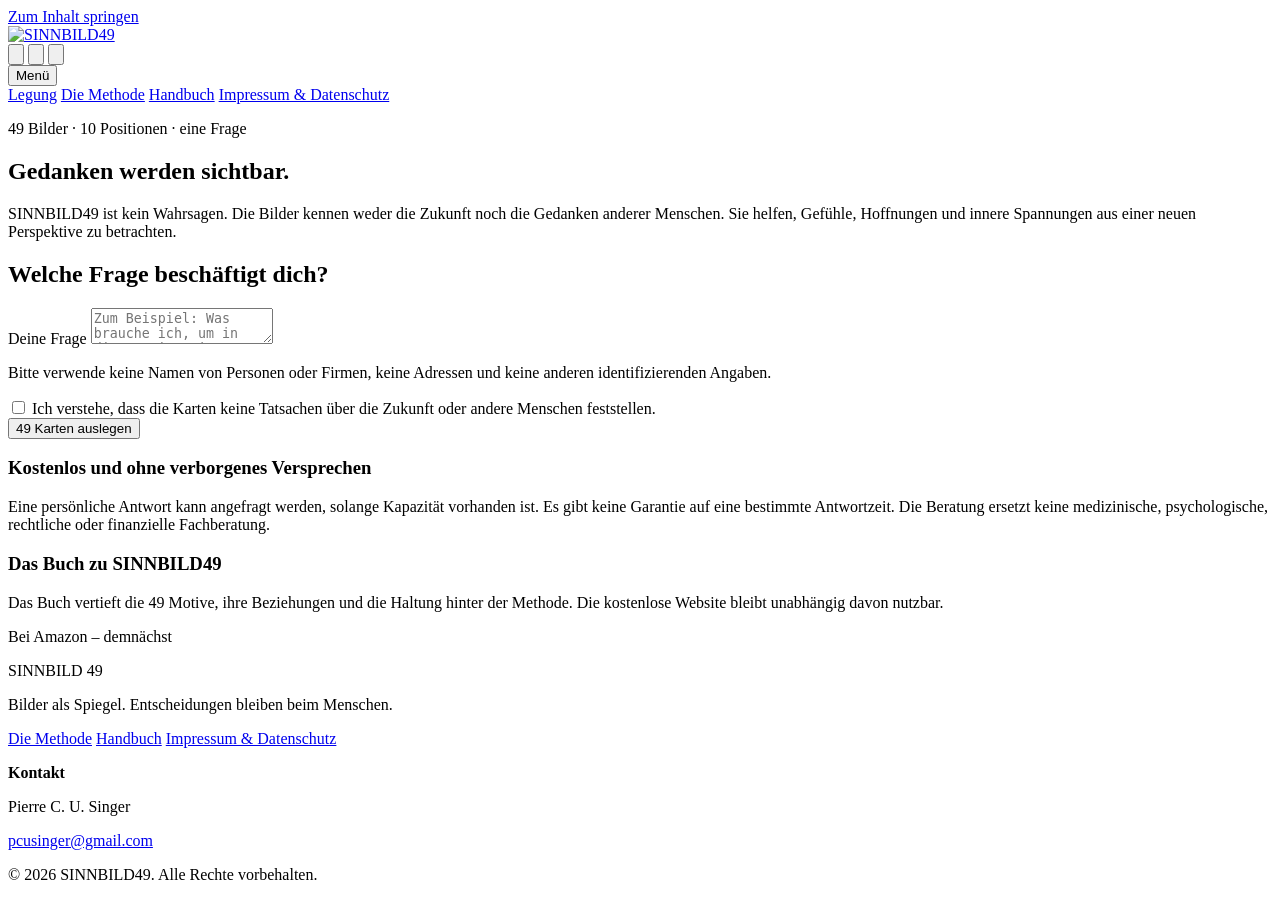
==== index.html @ d3688672 "Add files via upload" ====
<!doctype html>
<html lang="de-DE">
<head>
  <meta charset="utf-8">
  <meta name="viewport" content="width=device-width, initial-scale=1">
  <title>SINNBILD49 – Gedanken werden sichtbar</title>
  <meta name="description" content="Eine kostenlose, nicht-esoterische Kartenmethode zur Selbstreflexion: eine Frage, 49 Bilder und ein Legebild aus zehn Sinnbilds.">
  <meta name="theme-color" content="#071a2f">
  <meta property="og:title" content="SINNBILD49">
  <meta property="og:description" content="Bilder als Spiegel. Entscheidungen bleiben beim Menschen.">
  <meta property="og:type" content="website">
  <meta property="og:url" content="https://sinnbild49.com/">
  <meta property="og:image" content="https://sinnbild49.com/assets/logo/sinnbild49-logo.png">
  <link rel="canonical" href="https://sinnbild49.com/">
  <link rel="icon" href="assets/favicon.svg" type="image/svg+xml">
  <link rel="manifest" href="site.webmanifest">
  <link rel="stylesheet" href="css/styles.css">
  <script defer src="js/config.js"></script>
  <script defer src="js/cards.js"></script>
  <script defer src="js/i18n.js"></script>
  <script defer src="js/handbook-utils.js"></script>
  <script defer src="js/site.js"></script>
  <script defer src="js/reading.js"></script>
</head>
<body>
  <a class="skip-link" href="#main" data-i18n="skip">Zum Inhalt springen</a>

  <header class="masthead">
    <div class="brand-row">
      <a class="brand-link" href="index.html" aria-label="SINNBILD49 Startseite">
        <img src="assets/logo/sinnbild49-logo.png" alt="SINNBILD49">
      </a>
      <div class="language-switcher" aria-label="Language / Sprache / Langue">
        <button class="language-button" type="button" data-language="de" aria-label="Deutsch (Deutschland)" aria-pressed="true"><img src="assets/flags/de.svg" alt=""></button>
        <button class="language-button" type="button" data-language="en" aria-label="English (United States)" aria-pressed="false"><img src="assets/flags/us.svg" alt=""></button>
        <button class="language-button" type="button" data-language="fr" aria-label="Français (Québec)" aria-pressed="false"><img src="assets/flags/ca.svg" alt=""></button>
      </div>
    </div>
  </header>

  <div class="navigation-wrap">
    <div class="navigation-inner">
      <button class="menu-toggle" type="button" data-menu-toggle aria-expanded="false" aria-controls="main-navigation" data-i18n="menu">Menü</button>
      <nav class="navigation" id="main-navigation" data-navigation aria-label="Main navigation">
        <a href="index.html" aria-current="page" data-i18n="navReading">Legung</a>
        <a href="method.html" data-i18n="navMethod">Die Methode</a>
        <a href="handbook.html" data-i18n="navHandbook">Handbuch</a>
        <a href="legal.html" data-i18n="navLegal">Impressum &amp; Datenschutz</a>
      </nav>
    </div>
  </div>

  <main id="main">
    <section class="section hero">
      <div class="container container--narrow">
        <p class="eyebrow" data-i18n="heroEyebrow">49 Bilder · 10 Positionen · eine Frage</p>
        <h1 data-i18n="heroTitle">Gedanken werden sichtbar.</h1>
        <p class="lead" data-i18n="heroText">SINNBILD49 ist kein Wahrsagen. Die Bilder kennen weder die Zukunft noch die Gedanken anderer Menschen. Sie helfen, Gefühle, Hoffnungen und innere Spannungen aus einer neuen Perspektive zu betrachten.</p>
      </div>
    </section>

    <section class="section section--compact" id="question-section">
      <div class="container container--narrow">
        <form class="question-card" id="question-form" novalidate>
          <h2 data-i18n="questionTitle">Welche Frage beschäftigt dich?</h2>
          <label class="form-label" for="question-input" data-i18n="questionLabel">Deine Frage</label>
          <textarea class="question-input" id="question-input" maxlength="600" required data-i18n-placeholder="questionPlaceholder" placeholder="Zum Beispiel: Was brauche ich, um in dieser Situation klarer zu handeln?"></textarea>
          <p class="hint" data-i18n="privacyHint">Bitte verwende keine Namen von Personen oder Firmen, keine Adressen und keine anderen identifizierenden Angaben.</p>
          <label class="check-row" for="limits-check">
            <input id="limits-check" type="checkbox" required>
            <span data-i18n="consent">Ich verstehe, dass die Karten keine Tatsachen über die Zukunft oder andere Menschen feststellen.</span>
          </label>
          <div class="button-row">
            <button class="button" type="submit" data-i18n="begin">49 Karten auslegen</button>
          </div>
          <p class="form-message" id="form-message" role="alert" aria-live="polite"></p>
        </form>
      </div>
    </section>

    <section class="section section--navy" id="draw-section" hidden>
      <div class="container">
        <div class="draw-heading">
          <div>
            <h2 data-i18n="drawTitle">Wähle zehn Sinnbilds</h2>
            <p class="lead" data-i18n="drawText">Das Deck wurde einmal gemischt. Jede Position enthält nun eine feste Karte. Tippe auf zehn Karten – in genau dieser Reihenfolge werden sie später gedeutet.</p>
          </div>
          <div class="selection-counter" aria-live="polite">
            <span data-i18n="selected">Ausgewählt</span>
            <strong id="selection-count">0 / 10</strong>
          </div>
        </div>
        <div class="card-grid" id="card-grid" aria-live="polite"></div>
        <div class="button-row draw-actions">
          <button class="button button--secondary" id="undo-button" type="button" disabled data-i18n="undo">Letzte Auswahl zurücknehmen</button>
          <button class="button button--secondary" id="reset-button" type="button" data-i18n="reset">Neu beginnen</button>
        </div>
      </div>
    </section>

    <section class="section" id="result-section" hidden>
      <div class="container">
        <p class="eyebrow" data-i18n="resultEyebrow">Deine zehn Bilder</p>
        <h2 data-i18n="resultTitle">Das SINNBILD49-Legebild</h2>
        <p class="lead" data-i18n="resultText">Die Reihenfolge deiner Auswahl bestimmt die zehn Positionen. Die Legung ist ein Spiegel für deine Gedanken – keine Vorhersage.</p>
        <div class="reading-layout" id="reading-layout"></div>

        <div class="code-panel container--narrow">
          <h3 data-i18n="codeTitle">Frage und Code</h3>
          <p data-i18n="codeText">Kopiere diesen Block und sende ihn für eine kostenlose, anonymisierte Deutung per E-Mail. Auf der Website wird deine Frage nicht gespeichert oder automatisch versendet.</p>
          <textarea class="request-block" id="request-block" readonly aria-label="SINNBILD49 request"></textarea>
          <div class="button-row">
            <button class="button" id="copy-request-button" type="button" data-i18n="copyRequest">Anfrage kopieren</button>
            <button class="button button--secondary" id="email-button" type="button" data-i18n="openEmail">E-Mail öffnen</button>
            <button class="button button--secondary" id="copy-ai-button" type="button" data-i18n="copyAI">Für ChatGPT kopieren</button>
            <button class="button button--secondary" id="result-reset-button" type="button" data-i18n="reset">Neu beginnen</button>
          </div>
        </div>
      </div>
    </section>

    <section class="section section--paper-deep">
      <div class="container feature-grid">
        <article class="feature-card">
          <h3 data-i18n="freeTitle">Kostenlos und ohne verborgenes Versprechen</h3>
          <p data-i18n="freeText">Eine persönliche Antwort kann angefragt werden, solange Kapazität vorhanden ist. Es gibt keine Garantie auf eine bestimmte Antwortzeit. Die Beratung ersetzt keine medizinische, psychologische, rechtliche oder finanzielle Fachberatung.</p>
        </article>
        <article class="feature-card">
          <h3 data-i18n="bookTitle">Das Buch zu SINNBILD49</h3>
          <p data-i18n="bookText">Das Buch vertieft die 49 Motive, ihre Beziehungen und die Haltung hinter der Methode. Die kostenlose Website bleibt unabhängig davon nutzbar.</p>
          <a class="button is-disabled" data-amazon-link="auto" aria-disabled="true" data-i18n="comingSoon">Bei Amazon – demnächst</a>
        </article>
      </div>
    </section>
  </main>

  <footer class="site-footer">
    <div class="container footer-grid">
      <div>
        <p class="footer-mark">SINNBILD 49</p>
        <p data-i18n="footerClaim">Bilder als Spiegel. Entscheidungen bleiben beim Menschen.</p>
        <div class="footer-links">
          <a href="method.html" data-i18n="navMethod">Die Methode</a>
          <a href="handbook.html" data-i18n="navHandbook">Handbuch</a>
          <a href="legal.html" data-i18n="navLegal">Impressum &amp; Datenschutz</a>
        </div>
      </div>
      <div>
        <p><strong data-i18n="footerContact">Kontakt</strong></p>
        <p data-owner>Pierre C. U. Singer</p>
        <p><a data-email href="mailto:pcusinger@gmail.com">pcusinger@gmail.com</a></p>
        <p>© <span data-year>2026</span> SINNBILD49. <span data-i18n="footerRights">Alle Rechte vorbehalten.</span></p>
      </div>
    </div>
  </footer>

  <div class="toast" id="toast" role="status" aria-live="polite"></div>
</body>
</html>
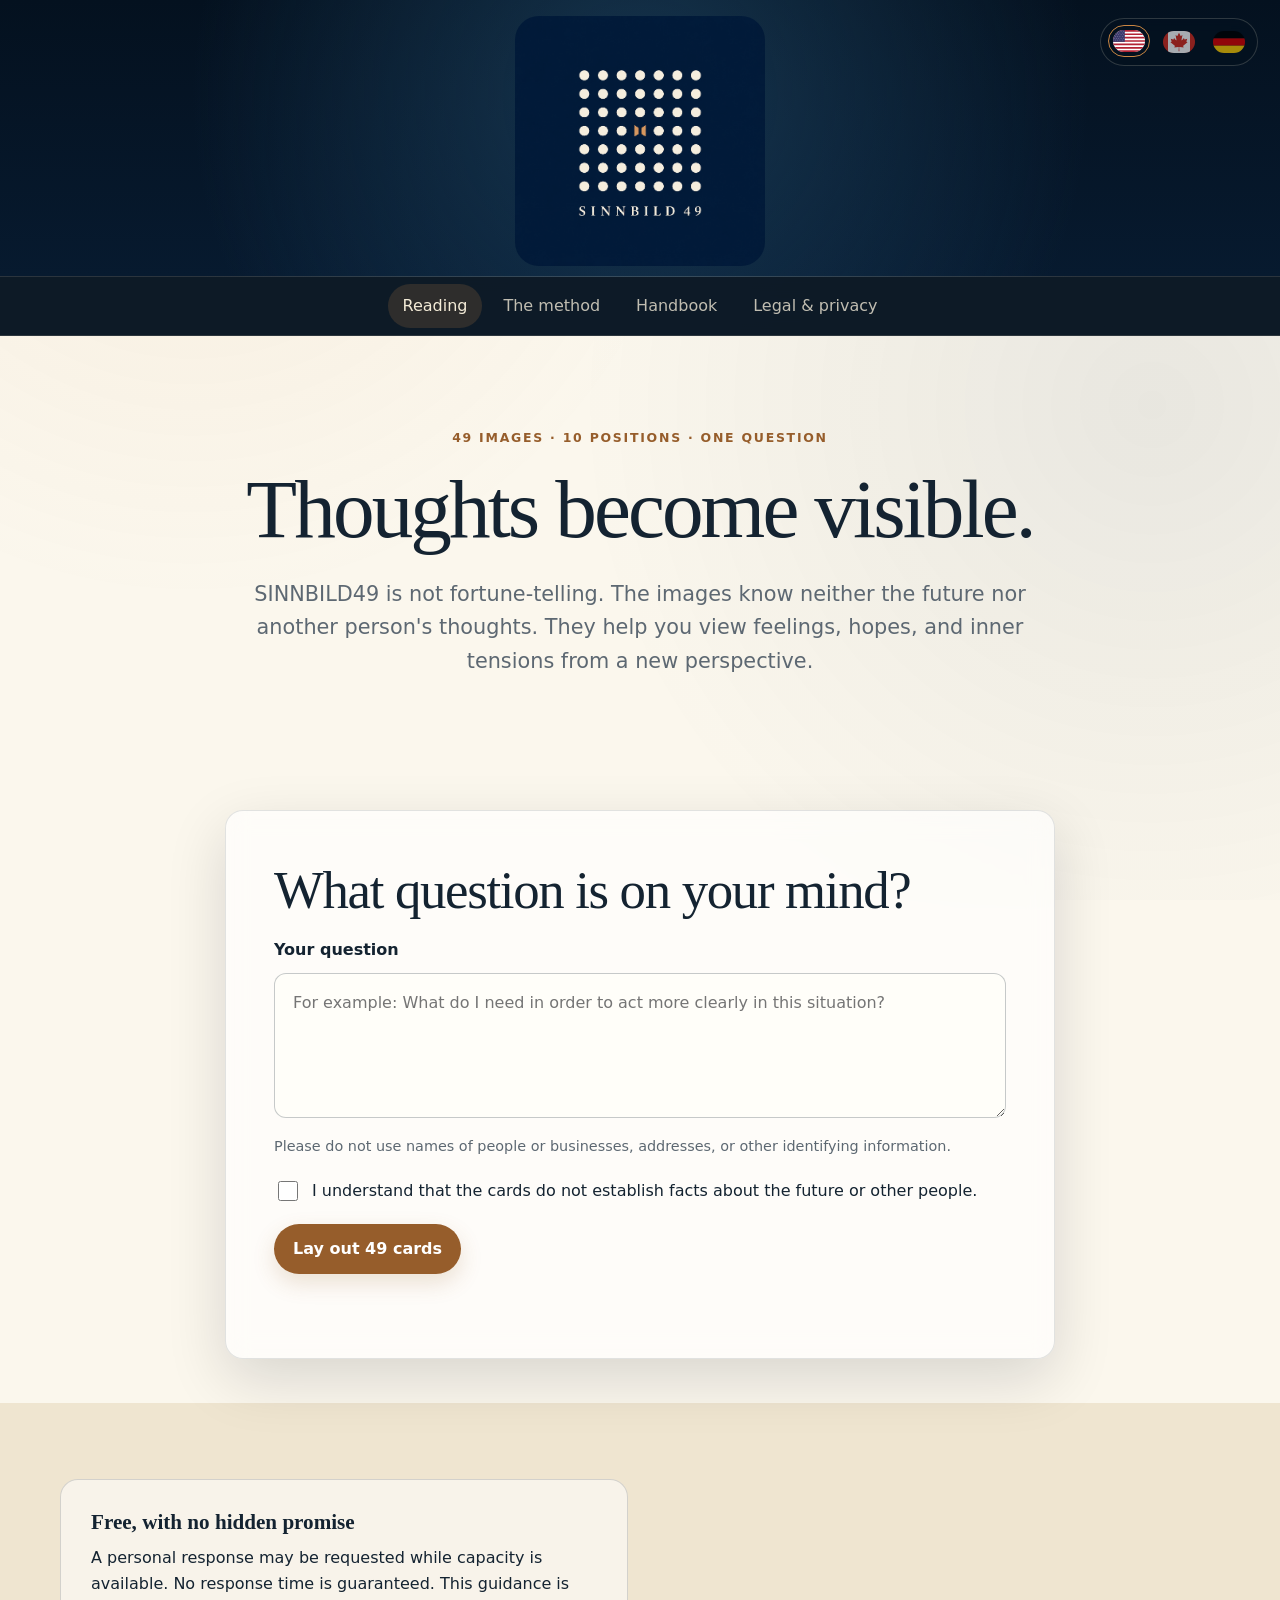
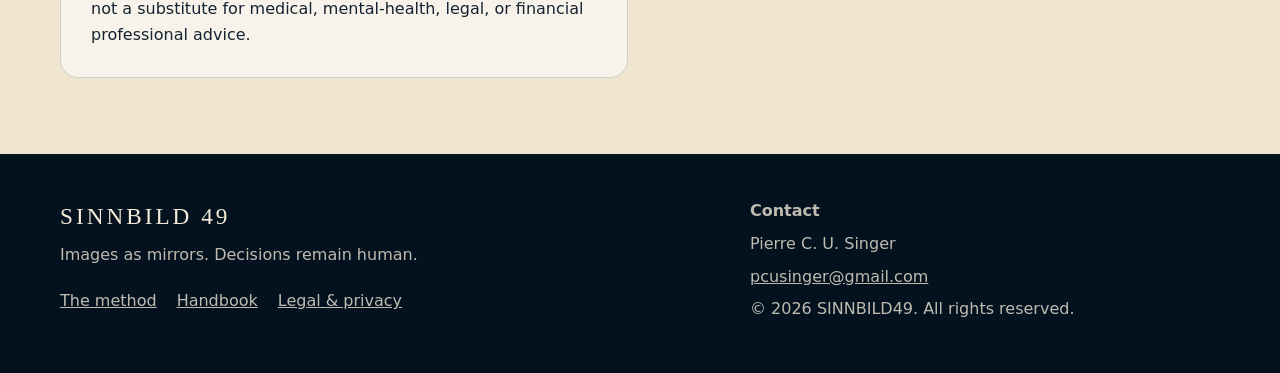
==== commit 1f39ec5b: "Add files via upload" ====
--- a/index.html
+++ b/index.html
@@ -1,51 +1,51 @@
 <!doctype html>
-<html lang="de-DE">
+<html lang="en-US">
 <head>
   <meta charset="utf-8">
   <meta name="viewport" content="width=device-width, initial-scale=1">
-  <title>SINNBILD49 – Gedanken werden sichtbar</title>
-  <meta name="description" content="Eine kostenlose, nicht-esoterische Kartenmethode zur Selbstreflexion: eine Frage, 49 Bilder und ein Legebild aus zehn Sinnbilds.">
+  <title>SINNBILD49 – Thoughts become visible</title>
+  <meta name="description" content="A free, non-esoteric card method for self-reflection: one question, 49 images, and a ten-position layout.">
   <meta name="theme-color" content="#071a2f">
   <meta property="og:title" content="SINNBILD49">
-  <meta property="og:description" content="Bilder als Spiegel. Entscheidungen bleiben beim Menschen.">
+  <meta property="og:description" content="Images as mirrors. Decisions remain human.">
   <meta property="og:type" content="website">
   <meta property="og:url" content="https://sinnbild49.com/">
   <meta property="og:image" content="https://sinnbild49.com/assets/logo/sinnbild49-logo.png">
   <link rel="canonical" href="https://sinnbild49.com/">
   <link rel="icon" href="assets/favicon.svg" type="image/svg+xml">
   <link rel="manifest" href="site.webmanifest">
-  <link rel="stylesheet" href="css/styles.css">
-  <script defer src="js/config.js"></script>
+  <link rel="stylesheet" href="css/styles.css?v=20260923-1">
+  <script defer src="js/config.js?v=20260923-1"></script>
   <script defer src="js/cards.js"></script>
-  <script defer src="js/i18n.js"></script>
+  <script defer src="js/i18n.js?v=20260923-1"></script>
   <script defer src="js/handbook-utils.js"></script>
-  <script defer src="js/site.js"></script>
+  <script defer src="js/site.js?v=20260923-1"></script>
   <script defer src="js/reading.js"></script>
 </head>
 <body>
-  <a class="skip-link" href="#main" data-i18n="skip">Zum Inhalt springen</a>
+  <a class="skip-link" href="#main" data-i18n="skip">Skip to content</a>
 
   <header class="masthead">
     <div class="brand-row">
-      <a class="brand-link" href="index.html" aria-label="SINNBILD49 Startseite">
+      <a class="brand-link" href="index.html" aria-label="SINNBILD49 home">
         <img src="assets/logo/sinnbild49-logo.png" alt="SINNBILD49">
       </a>
       <div class="language-switcher" aria-label="Language / Sprache / Langue">
-        <button class="language-button" type="button" data-language="de" aria-label="Deutsch (Deutschland)" aria-pressed="true"><img src="assets/flags/de.svg" alt=""></button>
-        <button class="language-button" type="button" data-language="en" aria-label="English (United States)" aria-pressed="false"><img src="assets/flags/us.svg" alt=""></button>
-        <button class="language-button" type="button" data-language="fr" aria-label="Français (Québec)" aria-pressed="false"><img src="assets/flags/ca.svg" alt=""></button>
+        <button class="language-button is-active" type="button" data-language="en" aria-label="English (United States)" aria-pressed="true"><img src="assets/flags/us.svg" alt=""></button>
+        <button class="language-button" type="button" data-language="fr" aria-label="Français (Canada)" aria-pressed="false"><img src="assets/flags/ca.svg" alt=""></button>
+        <button class="language-button" type="button" data-language="de" aria-label="Deutsch (Deutschland)" aria-pressed="false"><img src="assets/flags/de.svg" alt=""></button>
       </div>
     </div>
   </header>
 
   <div class="navigation-wrap">
     <div class="navigation-inner">
-      <button class="menu-toggle" type="button" data-menu-toggle aria-expanded="false" aria-controls="main-navigation" data-i18n="menu">Menü</button>
+      <button class="menu-toggle" type="button" data-menu-toggle aria-expanded="false" aria-controls="main-navigation" data-i18n="menu">Menu</button>
       <nav class="navigation" id="main-navigation" data-navigation aria-label="Main navigation">
-        <a href="index.html" aria-current="page" data-i18n="navReading">Legung</a>
-        <a href="method.html" data-i18n="navMethod">Die Methode</a>
-        <a href="handbook.html" data-i18n="navHandbook">Handbuch</a>
-        <a href="legal.html" data-i18n="navLegal">Impressum &amp; Datenschutz</a>
+        <a href="index.html" aria-current="page" data-i18n="navReading">Reading</a>
+        <a href="method.html" data-i18n="navMethod">The method</a>
+        <a href="handbook.html" data-i18n="navHandbook">Handbook</a>
+        <a href="legal.html" data-i18n="navLegal">Legal &amp; privacy</a>
       </nav>
     </div>
   </div>
@@ -53,25 +53,25 @@
   <main id="main">
     <section class="section hero">
       <div class="container container--narrow">
-        <p class="eyebrow" data-i18n="heroEyebrow">49 Bilder · 10 Positionen · eine Frage</p>
-        <h1 data-i18n="heroTitle">Gedanken werden sichtbar.</h1>
-        <p class="lead" data-i18n="heroText">SINNBILD49 ist kein Wahrsagen. Die Bilder kennen weder die Zukunft noch die Gedanken anderer Menschen. Sie helfen, Gefühle, Hoffnungen und innere Spannungen aus einer neuen Perspektive zu betrachten.</p>
+        <p class="eyebrow" data-i18n="heroEyebrow">49 images · 10 positions · one question</p>
+        <h1 data-i18n="heroTitle">Thoughts become visible.</h1>
+        <p class="lead" data-i18n="heroText">SINNBILD49 is not fortune-telling. The images know neither the future nor another person's thoughts. They help you view feelings, hopes, and inner tensions from a new perspective.</p>
       </div>
     </section>
 
     <section class="section section--compact" id="question-section">
       <div class="container container--narrow">
         <form class="question-card" id="question-form" novalidate>
-          <h2 data-i18n="questionTitle">Welche Frage beschäftigt dich?</h2>
-          <label class="form-label" for="question-input" data-i18n="questionLabel">Deine Frage</label>
-          <textarea class="question-input" id="question-input" maxlength="600" required data-i18n-placeholder="questionPlaceholder" placeholder="Zum Beispiel: Was brauche ich, um in dieser Situation klarer zu handeln?"></textarea>
-          <p class="hint" data-i18n="privacyHint">Bitte verwende keine Namen von Personen oder Firmen, keine Adressen und keine anderen identifizierenden Angaben.</p>
+          <h2 data-i18n="questionTitle">What question is on your mind?</h2>
+          <label class="form-label" for="question-input" data-i18n="questionLabel">Your question</label>
+          <textarea class="question-input" id="question-input" maxlength="600" required data-i18n-placeholder="questionPlaceholder" placeholder="For example: What do I need in order to act more clearly in this situation?"></textarea>
+          <p class="hint" data-i18n="privacyHint">Please do not use names of people or businesses, addresses, or other identifying information.</p>
           <label class="check-row" for="limits-check">
             <input id="limits-check" type="checkbox" required>
-            <span data-i18n="consent">Ich verstehe, dass die Karten keine Tatsachen über die Zukunft oder andere Menschen feststellen.</span>
+            <span data-i18n="consent">I understand that the cards do not establish facts about the future or other people.</span>
           </label>
           <div class="button-row">
-            <button class="button" type="submit" data-i18n="begin">49 Karten auslegen</button>
+            <button class="button" type="submit" data-i18n="begin">Lay out 49 cards</button>
           </div>
           <p class="form-message" id="form-message" role="alert" aria-live="polite"></p>
         </form>
@@ -82,38 +82,38 @@
       <div class="container">
         <div class="draw-heading">
           <div>
-            <h2 data-i18n="drawTitle">Wähle zehn Sinnbilds</h2>
-            <p class="lead" data-i18n="drawText">Das Deck wurde einmal gemischt. Jede Position enthält nun eine feste Karte. Tippe auf zehn Karten – in genau dieser Reihenfolge werden sie später gedeutet.</p>
+            <h2 data-i18n="drawTitle">Choose ten Sinnbilds</h2>
+            <p class="lead" data-i18n="drawText">The deck was shuffled once. Every position now contains a fixed card. Tap ten cards—in exactly this order, they will later be interpreted.</p>
           </div>
           <div class="selection-counter" aria-live="polite">
-            <span data-i18n="selected">Ausgewählt</span>
+            <span data-i18n="selected">Selected</span>
             <strong id="selection-count">0 / 10</strong>
           </div>
         </div>
         <div class="card-grid" id="card-grid" aria-live="polite"></div>
         <div class="button-row draw-actions">
-          <button class="button button--secondary" id="undo-button" type="button" disabled data-i18n="undo">Letzte Auswahl zurücknehmen</button>
-          <button class="button button--secondary" id="reset-button" type="button" data-i18n="reset">Neu beginnen</button>
+          <button class="button button--secondary" id="undo-button" type="button" disabled data-i18n="undo">Undo last choice</button>
+          <button class="button button--secondary" id="reset-button" type="button" data-i18n="reset">Start over</button>
         </div>
       </div>
     </section>
 
     <section class="section" id="result-section" hidden>
       <div class="container">
-        <p class="eyebrow" data-i18n="resultEyebrow">Deine zehn Bilder</p>
-        <h2 data-i18n="resultTitle">Das SINNBILD49-Legebild</h2>
-        <p class="lead" data-i18n="resultText">Die Reihenfolge deiner Auswahl bestimmt die zehn Positionen. Die Legung ist ein Spiegel für deine Gedanken – keine Vorhersage.</p>
+        <p class="eyebrow" data-i18n="resultEyebrow">Your ten images</p>
+        <h2 data-i18n="resultTitle">The SINNBILD49 layout</h2>
+        <p class="lead" data-i18n="resultText">The order of your choices determines the ten positions. The layout is a mirror for your thoughts—not a prediction.</p>
         <div class="reading-layout" id="reading-layout"></div>
 
         <div class="code-panel container--narrow">
-          <h3 data-i18n="codeTitle">Frage und Code</h3>
-          <p data-i18n="codeText">Kopiere diesen Block und sende ihn für eine kostenlose, anonymisierte Deutung per E-Mail. Auf der Website wird deine Frage nicht gespeichert oder automatisch versendet.</p>
+          <h3 data-i18n="codeTitle">Question and code</h3>
+          <p data-i18n="codeText">Copy this block and email it to request a free, anonymized interpretation. Your question is not stored or sent automatically by this website.</p>
           <textarea class="request-block" id="request-block" readonly aria-label="SINNBILD49 request"></textarea>
           <div class="button-row">
-            <button class="button" id="copy-request-button" type="button" data-i18n="copyRequest">Anfrage kopieren</button>
-            <button class="button button--secondary" id="email-button" type="button" data-i18n="openEmail">E-Mail öffnen</button>
-            <button class="button button--secondary" id="copy-ai-button" type="button" data-i18n="copyAI">Für ChatGPT kopieren</button>
-            <button class="button button--secondary" id="result-reset-button" type="button" data-i18n="reset">Neu beginnen</button>
+            <button class="button" id="copy-request-button" type="button" data-i18n="copyRequest">Copy request</button>
+            <button class="button button--secondary" id="email-button" type="button" data-i18n="openEmail">Open email</button>
+            <button class="button button--secondary" id="copy-ai-button" type="button" data-i18n="copyAI">Copy for ChatGPT</button>
+            <button class="button button--secondary" id="result-reset-button" type="button" data-i18n="reset">Start over</button>
           </div>
         </div>
       </div>
@@ -122,13 +122,8 @@
     <section class="section section--paper-deep">
       <div class="container feature-grid">
         <article class="feature-card">
-          <h3 data-i18n="freeTitle">Kostenlos und ohne verborgenes Versprechen</h3>
-          <p data-i18n="freeText">Eine persönliche Antwort kann angefragt werden, solange Kapazität vorhanden ist. Es gibt keine Garantie auf eine bestimmte Antwortzeit. Die Beratung ersetzt keine medizinische, psychologische, rechtliche oder finanzielle Fachberatung.</p>
-        </article>
-        <article class="feature-card">
-          <h3 data-i18n="bookTitle">Das Buch zu SINNBILD49</h3>
-          <p data-i18n="bookText">Das Buch vertieft die 49 Motive, ihre Beziehungen und die Haltung hinter der Methode. Die kostenlose Website bleibt unabhängig davon nutzbar.</p>
-          <a class="button is-disabled" data-amazon-link="auto" aria-disabled="true" data-i18n="comingSoon">Bei Amazon – demnächst</a>
+          <h3 data-i18n="freeTitle">Free, with no hidden promise</h3>
+          <p data-i18n="freeText">A personal response may be requested while capacity is available. No response time is guaranteed. This guidance is not a substitute for medical, mental-health, legal, or financial professional advice.</p>
         </article>
       </div>
     </section>
@@ -138,18 +133,18 @@
     <div class="container footer-grid">
       <div>
         <p class="footer-mark">SINNBILD 49</p>
-        <p data-i18n="footerClaim">Bilder als Spiegel. Entscheidungen bleiben beim Menschen.</p>
+        <p data-i18n="footerClaim">Images as mirrors. Decisions remain human.</p>
         <div class="footer-links">
-          <a href="method.html" data-i18n="navMethod">Die Methode</a>
-          <a href="handbook.html" data-i18n="navHandbook">Handbuch</a>
-          <a href="legal.html" data-i18n="navLegal">Impressum &amp; Datenschutz</a>
+          <a href="method.html" data-i18n="navMethod">The method</a>
+          <a href="handbook.html" data-i18n="navHandbook">Handbook</a>
+          <a href="legal.html" data-i18n="navLegal">Legal &amp; privacy</a>
         </div>
       </div>
       <div>
-        <p><strong data-i18n="footerContact">Kontakt</strong></p>
-        <p data-owner>Pierre C. U. Singer</p>
+        <p><strong data-i18n="footerContact">Contact</strong></p>
+        <p data-owner>Pierre Christian Ulrich Singer, Entrepreneur individuel (EI)</p>
         <p><a data-email href="mailto:pcusinger@gmail.com">pcusinger@gmail.com</a></p>
-        <p>© <span data-year>2026</span> SINNBILD49. <span data-i18n="footerRights">Alle Rechte vorbehalten.</span></p>
+        <p>© <span data-year>2026</span> SINNBILD49. <span data-i18n="footerRights">All rights reserved.</span></p>
       </div>
     </div>
   </footer>
--- a/css/styles.css
+++ b/css/styles.css
@@ -0,0 +1,1026 @@
+:root {
+  --navy-950: #04111f;
+  --navy-900: #071a2f;
+  --navy-800: #102d46;
+  --navy-700: #1c4260;
+  --ivory: #f4ecd8;
+  --paper: #fbf7ed;
+  --paper-deep: #efe5d0;
+  --copper: #c98643;
+  --copper-dark: #965d2b;
+  --ink: #142331;
+  --muted: #5d6872;
+  --line: rgba(20, 35, 49, 0.16);
+  --danger: #a63737;
+  --shadow: 0 20px 60px rgba(4, 17, 31, 0.14);
+  --radius: 18px;
+  --content: 1160px;
+}
+
+*,
+*::before,
+*::after {
+  box-sizing: border-box;
+}
+
+html {
+  scroll-behavior: smooth;
+}
+
+body {
+  margin: 0;
+  color: var(--ink);
+  background: var(--paper);
+  font-family: Inter, ui-sans-serif, system-ui, -apple-system, BlinkMacSystemFont, "Segoe UI", sans-serif;
+  line-height: 1.6;
+}
+
+body::before {
+  content: "";
+  position: fixed;
+  inset: 0;
+  z-index: -1;
+  pointer-events: none;
+  background:
+    radial-gradient(circle at 15% 10%, rgba(201, 134, 67, 0.08), transparent 32rem),
+    radial-gradient(circle at 90% 45%, rgba(16, 45, 70, 0.08), transparent 36rem);
+}
+
+[hidden] {
+  display: none !important;
+}
+
+img {
+  display: block;
+  max-width: 100%;
+}
+
+a {
+  color: inherit;
+}
+
+button,
+textarea,
+select,
+input {
+  font: inherit;
+}
+
+button,
+a {
+  -webkit-tap-highlight-color: transparent;
+}
+
+:focus-visible {
+  outline: 3px solid #f0a65a;
+  outline-offset: 4px;
+}
+
+.skip-link {
+  position: fixed;
+  top: 8px;
+  left: 8px;
+  z-index: 100;
+  padding: 10px 14px;
+  color: var(--navy-950);
+  background: var(--ivory);
+  border-radius: 8px;
+  transform: translateY(-150%);
+}
+
+.skip-link:focus {
+  transform: translateY(0);
+}
+
+.masthead {
+  position: relative;
+  color: var(--ivory);
+  background:
+    radial-gradient(circle at 50% 35%, rgba(28, 66, 96, 0.72), transparent 28rem),
+    linear-gradient(180deg, var(--navy-950), var(--navy-900));
+  border-bottom: 1px solid rgba(244, 236, 216, 0.16);
+}
+
+.brand-row {
+  position: relative;
+  display: grid;
+  place-items: center;
+  min-height: 270px;
+  padding: 16px 24px 10px;
+}
+
+.brand-link {
+  display: block;
+  width: min(250px, 60vw);
+  border-radius: 24px;
+}
+
+.brand-link img {
+  width: 100%;
+  height: auto;
+  border-radius: 24px;
+}
+
+.language-switcher {
+  position: absolute;
+  top: 18px;
+  right: 22px;
+  display: flex;
+  gap: 8px;
+  padding: 7px;
+  background: rgba(4, 17, 31, 0.72);
+  border: 1px solid rgba(244, 236, 216, 0.18);
+  border-radius: 999px;
+  backdrop-filter: blur(10px);
+}
+
+.language-button {
+  width: 42px;
+  height: 32px;
+  padding: 4px;
+  cursor: pointer;
+  background: transparent;
+  border: 1px solid transparent;
+  border-radius: 999px;
+  opacity: 0.65;
+  transition: opacity 160ms ease, border-color 160ms ease, transform 160ms ease;
+}
+
+.language-button:hover,
+.language-button.is-active {
+  opacity: 1;
+  border-color: var(--copper);
+  transform: translateY(-1px);
+}
+
+.language-button img {
+  width: 100%;
+  height: 100%;
+  object-fit: cover;
+  border-radius: 999px;
+}
+
+.navigation-wrap {
+  position: sticky;
+  top: 0;
+  z-index: 50;
+  color: var(--ivory);
+  background: rgba(4, 17, 31, 0.96);
+  border-bottom: 1px solid rgba(244, 236, 216, 0.13);
+  backdrop-filter: blur(12px);
+}
+
+.navigation-inner {
+  display: flex;
+  align-items: center;
+  justify-content: center;
+  max-width: var(--content);
+  min-height: 58px;
+  margin: 0 auto;
+  padding: 0 22px;
+}
+
+.navigation {
+  display: flex;
+  align-items: center;
+  justify-content: center;
+  gap: 6px;
+}
+
+.navigation a {
+  padding: 9px 15px;
+  color: rgba(244, 236, 216, 0.78);
+  text-decoration: none;
+  border-radius: 999px;
+  transition: color 160ms ease, background 160ms ease;
+}
+
+.navigation a:hover,
+.navigation a[aria-current="page"] {
+  color: var(--ivory);
+  background: rgba(201, 134, 67, 0.18);
+}
+
+.menu-toggle {
+  display: none;
+  margin-left: auto;
+  padding: 8px 12px;
+  color: var(--ivory);
+  cursor: pointer;
+  background: transparent;
+  border: 1px solid rgba(244, 236, 216, 0.22);
+  border-radius: 10px;
+}
+
+main {
+  min-height: 55vh;
+}
+
+.section {
+  padding: 76px 22px;
+}
+
+.section--compact {
+  padding-top: 44px;
+  padding-bottom: 44px;
+}
+
+.section--navy {
+  color: var(--ivory);
+  background:
+    linear-gradient(rgba(7, 26, 47, 0.95), rgba(7, 26, 47, 0.98)),
+    radial-gradient(circle at center, var(--navy-700), var(--navy-950));
+}
+
+.section--paper-deep {
+  background: var(--paper-deep);
+}
+
+.container {
+  width: min(100%, var(--content));
+  margin: 0 auto;
+}
+
+.container--narrow {
+  width: min(100%, 830px);
+}
+
+.hero {
+  padding-top: 92px;
+  padding-bottom: 88px;
+  text-align: center;
+}
+
+.eyebrow {
+  margin: 0 0 12px;
+  color: var(--copper-dark);
+  font-size: 0.78rem;
+  font-weight: 800;
+  letter-spacing: 0.14em;
+  text-transform: uppercase;
+}
+
+.section--navy .eyebrow {
+  color: #eda85f;
+}
+
+h1,
+h2,
+h3,
+h4,
+p {
+  margin-top: 0;
+}
+
+h1,
+h2,
+h3 {
+  font-family: Georgia, "Times New Roman", serif;
+  line-height: 1.18;
+}
+
+h1 {
+  max-width: 820px;
+  margin-right: auto;
+  margin-bottom: 20px;
+  margin-left: auto;
+  font-size: clamp(2.6rem, 7vw, 5.2rem);
+  font-weight: 500;
+  letter-spacing: -0.035em;
+}
+
+h2 {
+  margin-bottom: 16px;
+  font-size: clamp(2rem, 4.2vw, 3.3rem);
+  font-weight: 500;
+  letter-spacing: -0.025em;
+}
+
+h3 {
+  font-size: 1.32rem;
+}
+
+.lead {
+  max-width: 790px;
+  margin-right: auto;
+  margin-bottom: 0;
+  margin-left: auto;
+  color: var(--muted);
+  font-size: clamp(1.05rem, 2vw, 1.3rem);
+}
+
+.section--navy .lead {
+  color: rgba(244, 236, 216, 0.78);
+}
+
+.question-card,
+.content-card,
+.code-panel,
+.ai-panel {
+  padding: clamp(24px, 5vw, 48px);
+  background: rgba(255, 255, 255, 0.64);
+  border: 1px solid rgba(20, 35, 49, 0.12);
+  border-radius: var(--radius);
+  box-shadow: var(--shadow);
+  backdrop-filter: blur(12px);
+}
+
+.form-label {
+  display: block;
+  margin-bottom: 10px;
+  font-weight: 800;
+}
+
+.question-input {
+  width: 100%;
+  min-height: 145px;
+  padding: 16px 18px;
+  color: var(--ink);
+  resize: vertical;
+  background: #fffef9;
+  border: 1px solid rgba(20, 35, 49, 0.24);
+  border-radius: 12px;
+}
+
+.question-input:focus {
+  border-color: var(--copper-dark);
+  box-shadow: 0 0 0 4px rgba(201, 134, 67, 0.15);
+  outline: none;
+}
+
+.hint {
+  margin: 10px 0 18px;
+  color: var(--muted);
+  font-size: 0.9rem;
+}
+
+.check-row {
+  display: flex;
+  gap: 11px;
+  align-items: flex-start;
+  margin: 20px 0;
+}
+
+.check-row input {
+  flex: 0 0 auto;
+  width: 20px;
+  height: 20px;
+  margin-top: 3px;
+  accent-color: var(--copper-dark);
+}
+
+.button-row {
+  display: flex;
+  flex-wrap: wrap;
+  gap: 12px;
+  align-items: center;
+}
+
+.button {
+  display: inline-flex;
+  min-height: 46px;
+  padding: 11px 18px;
+  align-items: center;
+  justify-content: center;
+  color: #fff;
+  font-weight: 800;
+  text-decoration: none;
+  cursor: pointer;
+  background: var(--copper-dark);
+  border: 1px solid transparent;
+  border-radius: 999px;
+  box-shadow: 0 9px 22px rgba(150, 93, 43, 0.18);
+  transition: transform 160ms ease, background 160ms ease, box-shadow 160ms ease;
+}
+
+.button:hover:not(:disabled):not(.is-disabled) {
+  background: #7d4922;
+  box-shadow: 0 12px 28px rgba(150, 93, 43, 0.25);
+  transform: translateY(-2px);
+}
+
+.button--secondary {
+  color: var(--navy-900);
+  background: transparent;
+  border-color: rgba(7, 26, 47, 0.32);
+  box-shadow: none;
+}
+
+.section--navy .button--secondary {
+  color: var(--ivory);
+  border-color: rgba(244, 236, 216, 0.35);
+}
+
+.button--secondary:hover:not(:disabled) {
+  color: var(--navy-950);
+  background: var(--ivory);
+}
+
+.button:disabled,
+.button.is-disabled {
+  cursor: not-allowed;
+  opacity: 0.52;
+  box-shadow: none;
+}
+
+.form-message {
+  min-height: 1.5em;
+  margin-top: 12px;
+  margin-bottom: 0;
+  color: var(--muted);
+}
+
+.form-message.is-error {
+  color: var(--danger);
+  font-weight: 700;
+}
+
+.draw-heading {
+  display: grid;
+  grid-template-columns: 1fr auto;
+  gap: 22px;
+  align-items: end;
+  margin-bottom: 26px;
+}
+
+.selection-counter {
+  min-width: 120px;
+  padding: 11px 16px;
+  text-align: center;
+  background: rgba(244, 236, 216, 0.08);
+  border: 1px solid rgba(244, 236, 216, 0.19);
+  border-radius: 12px;
+}
+
+.selection-counter span:first-child {
+  display: block;
+  color: rgba(244, 236, 216, 0.62);
+  font-size: 0.73rem;
+  font-weight: 800;
+  letter-spacing: 0.08em;
+  text-transform: uppercase;
+}
+
+#selection-count {
+  display: block;
+  margin-top: 2px;
+  color: var(--ivory);
+  font-family: Georgia, "Times New Roman", serif;
+  font-size: 1.45rem;
+}
+
+.card-grid {
+  display: grid;
+  grid-template-columns: repeat(7, minmax(0, 1fr));
+  gap: clamp(4px, 0.9vw, 10px);
+  width: min(100%, 760px);
+  margin: 0 auto 26px;
+}
+
+.deck-card {
+  position: relative;
+  aspect-ratio: 76 / 127;
+  padding: 0;
+  cursor: pointer;
+  background: transparent;
+  border: 0;
+  border-radius: clamp(3px, 0.8vw, 9px);
+  perspective: 900px;
+}
+
+.deck-card:disabled:not(.is-selected) {
+  cursor: default;
+  opacity: 0.42;
+}
+
+.deck-card__inner {
+  position: absolute;
+  inset: 0;
+  display: block;
+  transition: transform 520ms cubic-bezier(0.2, 0.72, 0.2, 1);
+  transform-style: preserve-3d;
+}
+
+.deck-card.is-selected .deck-card__inner {
+  transform: rotateY(180deg);
+}
+
+.deck-card__face {
+  position: absolute;
+  inset: 0;
+  display: block;
+  overflow: hidden;
+  background: var(--navy-950);
+  border: 1px solid rgba(244, 236, 216, 0.28);
+  border-radius: inherit;
+  box-shadow: 0 6px 14px rgba(0, 0, 0, 0.24);
+  backface-visibility: hidden;
+}
+
+.deck-card__front {
+  transform: rotateY(180deg);
+}
+
+.deck-card__face img {
+  width: 100%;
+  height: 100%;
+  object-fit: cover;
+}
+
+.deck-card__order {
+  position: absolute;
+  top: 4px;
+  right: 4px;
+  z-index: 3;
+  display: grid;
+  width: clamp(17px, 2.5vw, 25px);
+  height: clamp(17px, 2.5vw, 25px);
+  place-items: center;
+  color: var(--navy-950);
+  font-size: clamp(0.6rem, 1.25vw, 0.82rem);
+  font-weight: 900;
+  background: var(--copper);
+  border-radius: 50%;
+  opacity: 0;
+  transform: scale(0.6);
+  transition: opacity 180ms ease 300ms, transform 180ms ease 300ms;
+}
+
+.deck-card.is-selected .deck-card__order {
+  opacity: 1;
+  transform: scale(1);
+}
+
+.draw-actions {
+  justify-content: center;
+}
+
+.reading-layout {
+  display: grid;
+  grid-template-columns: repeat(5, minmax(0, 1fr));
+  gap: clamp(10px, 2vw, 22px);
+  margin: 38px 0 56px;
+}
+
+.layout-card {
+  min-width: 0;
+  margin: 0;
+}
+
+.layout-card img {
+  width: 100%;
+  height: auto;
+  border: 1px solid rgba(20, 35, 49, 0.16);
+  border-radius: 9px;
+  box-shadow: 0 12px 28px rgba(4, 17, 31, 0.16);
+}
+
+.layout-card figcaption {
+  display: grid;
+  grid-template-columns: 28px 1fr;
+  gap: 8px;
+  align-items: start;
+  margin-top: 10px;
+  font-size: 0.85rem;
+  line-height: 1.25;
+}
+
+.layout-card figcaption span {
+  display: grid;
+  width: 27px;
+  height: 27px;
+  place-items: center;
+  color: var(--ivory);
+  font-weight: 900;
+  background: var(--navy-900);
+  border-radius: 50%;
+}
+
+.layout-card figcaption strong {
+  padding-top: 4px;
+}
+
+.code-panel {
+  box-shadow: none;
+}
+
+.request-block {
+  width: 100%;
+  min-height: 205px;
+  margin: 10px 0 18px;
+  padding: 16px;
+  color: var(--ivory);
+  resize: vertical;
+  background: var(--navy-900);
+  border: 1px solid var(--navy-700);
+  border-radius: 12px;
+  font-family: ui-monospace, SFMono-Regular, Menlo, Consolas, monospace;
+  line-height: 1.5;
+}
+
+.feature-grid {
+  display: grid;
+  grid-template-columns: repeat(2, minmax(0, 1fr));
+  gap: 24px;
+}
+
+.feature-card {
+  padding: 30px;
+  background: rgba(255, 255, 255, 0.55);
+  border: 1px solid var(--line);
+  border-radius: var(--radius);
+}
+
+.feature-card h3 {
+  margin-bottom: 10px;
+}
+
+.feature-card p:last-child {
+  margin-bottom: 0;
+}
+
+.page-intro {
+  padding-top: 70px;
+  padding-bottom: 48px;
+  text-align: center;
+}
+
+.prose {
+  font-size: 1.06rem;
+}
+
+.prose h2 {
+  margin-top: 2.1em;
+  font-size: clamp(1.65rem, 3vw, 2.35rem);
+}
+
+.prose h3 {
+  margin-top: 1.7em;
+}
+
+.prose blockquote {
+  margin: 34px 0;
+  padding: 24px 26px;
+  color: var(--navy-800);
+  background: rgba(201, 134, 67, 0.1);
+  border-left: 4px solid var(--copper);
+  border-radius: 0 12px 12px 0;
+  font-family: Georgia, "Times New Roman", serif;
+  font-size: 1.28rem;
+}
+
+.positions-list {
+  display: grid;
+  grid-template-columns: repeat(2, minmax(0, 1fr));
+  gap: 14px;
+  margin-top: 30px;
+}
+
+.position-card {
+  display: grid;
+  grid-template-columns: 46px 1fr;
+  gap: 14px;
+  padding: 20px;
+  background: rgba(255, 255, 255, 0.57);
+  border: 1px solid var(--line);
+  border-radius: 14px;
+}
+
+.position-card__number {
+  display: grid;
+  width: 42px;
+  height: 42px;
+  place-items: center;
+  color: var(--ivory);
+  font-weight: 900;
+  background: var(--navy-900);
+  border-radius: 50%;
+}
+
+.position-card h3 {
+  margin-bottom: 5px;
+  font-size: 1.08rem;
+}
+
+.position-card p {
+  margin-bottom: 0;
+  color: var(--muted);
+  font-size: 0.92rem;
+}
+
+.catalog-toolbar {
+  display: flex;
+  gap: 16px;
+  align-items: center;
+  justify-content: space-between;
+  margin: 0 0 26px;
+  padding: 18px 20px;
+  background: rgba(255, 255, 255, 0.56);
+  border: 1px solid var(--line);
+  border-radius: 14px;
+}
+
+.catalog-toolbar label {
+  font-weight: 800;
+}
+
+.catalog-toolbar select {
+  min-width: min(100%, 310px);
+  padding: 10px 38px 10px 12px;
+  color: var(--ink);
+  background: #fffef9;
+  border: 1px solid rgba(20, 35, 49, 0.24);
+  border-radius: 10px;
+}
+
+.handbook-cards {
+  display: grid;
+  grid-template-columns: repeat(2, minmax(0, 1fr));
+  gap: 22px;
+}
+
+.handbook-card {
+  display: grid;
+  grid-template-columns: 124px 1fr;
+  overflow: hidden;
+  background: rgba(255, 255, 255, 0.64);
+  border: 1px solid var(--line);
+  border-radius: 16px;
+  box-shadow: 0 10px 30px rgba(4, 17, 31, 0.08);
+}
+
+.handbook-card > img {
+  width: 100%;
+  height: 100%;
+  min-height: 300px;
+  object-fit: cover;
+}
+
+.handbook-card__body {
+  padding: 20px;
+}
+
+.handbook-card__field {
+  margin-bottom: 6px;
+  color: var(--copper-dark);
+  font-size: 0.7rem;
+  font-weight: 900;
+  letter-spacing: 0.08em;
+  text-transform: uppercase;
+}
+
+.handbook-card h3 {
+  margin-bottom: 16px;
+  font-size: 1.2rem;
+}
+
+.handbook-card h3 span {
+  margin-right: 9px;
+  color: var(--copper-dark);
+  font-family: ui-monospace, SFMono-Regular, Menlo, Consolas, monospace;
+  font-size: 0.82rem;
+}
+
+.handbook-card h4 {
+  margin: 15px 0 4px;
+  font-size: 0.75rem;
+  letter-spacing: 0.06em;
+  text-transform: uppercase;
+}
+
+.handbook-card p {
+  margin-bottom: 0;
+  color: var(--muted);
+  font-size: 0.9rem;
+}
+
+.handbook-card__question {
+  color: var(--navy-800) !important;
+  font-style: italic;
+}
+
+.ai-panel {
+  color: var(--ivory);
+  background: var(--navy-900);
+  border-color: var(--navy-700);
+}
+
+.ai-panel p {
+  color: rgba(244, 236, 216, 0.76);
+}
+
+.legal-grid {
+  display: grid;
+  grid-template-columns: minmax(0, 1fr) minmax(0, 1fr);
+  gap: 24px;
+}
+
+.legal-card {
+  padding: 28px;
+  background: rgba(255, 255, 255, 0.58);
+  border: 1px solid var(--line);
+  border-radius: 16px;
+}
+
+.legal-card h2 {
+  font-size: 1.65rem;
+}
+
+.site-footer {
+  padding: 44px 22px;
+  color: rgba(244, 236, 216, 0.78);
+  background: var(--navy-950);
+}
+
+.footer-grid {
+  display: grid;
+  grid-template-columns: 1.4fr 1fr;
+  gap: 32px;
+  align-items: start;
+}
+
+.footer-mark {
+  margin: 0 0 10px;
+  color: var(--ivory);
+  font-family: Georgia, "Times New Roman", serif;
+  font-size: 1.45rem;
+  letter-spacing: 0.13em;
+}
+
+.footer-grid p {
+  margin-bottom: 7px;
+}
+
+.footer-links {
+  display: flex;
+  flex-wrap: wrap;
+  gap: 12px 20px;
+  margin-top: 20px;
+}
+
+.footer-links a:hover {
+  color: var(--ivory);
+}
+
+.toast {
+  position: fixed;
+  right: 18px;
+  bottom: 18px;
+  z-index: 100;
+  max-width: min(420px, calc(100vw - 36px));
+  padding: 13px 18px;
+  color: var(--navy-950);
+  font-weight: 800;
+  pointer-events: none;
+  background: var(--ivory);
+  border: 1px solid var(--copper);
+  border-radius: 999px;
+  box-shadow: var(--shadow);
+  opacity: 0;
+  transform: translateY(18px);
+  transition: opacity 180ms ease, transform 180ms ease;
+}
+
+.toast.is-visible {
+  opacity: 1;
+  transform: translateY(0);
+}
+
+@media (max-width: 900px) {
+  .reading-layout {
+    grid-template-columns: repeat(3, minmax(0, 1fr));
+  }
+
+  .handbook-cards {
+    grid-template-columns: 1fr;
+  }
+}
+
+@media (max-width: 720px) {
+  .brand-row {
+    min-height: 220px;
+    padding-top: 52px;
+  }
+
+  .brand-link {
+    width: min(190px, 58vw);
+  }
+
+  .language-switcher {
+    top: 12px;
+    right: 12px;
+  }
+
+  .navigation-inner {
+    min-height: 54px;
+  }
+
+  .menu-toggle {
+    display: block;
+  }
+
+  .navigation {
+    position: absolute;
+    top: 54px;
+    right: 12px;
+    left: 12px;
+    display: none;
+    padding: 12px;
+    flex-direction: column;
+    align-items: stretch;
+    background: var(--navy-950);
+    border: 1px solid rgba(244, 236, 216, 0.16);
+    border-radius: 14px;
+    box-shadow: var(--shadow);
+  }
+
+  .navigation.is-open {
+    display: flex;
+  }
+
+  .navigation a {
+    text-align: center;
+  }
+
+  .section {
+    padding: 56px 16px;
+  }
+
+  .hero {
+    padding-top: 65px;
+    padding-bottom: 62px;
+  }
+
+  .draw-heading {
+    grid-template-columns: 1fr;
+    align-items: start;
+  }
+
+  .selection-counter {
+    justify-self: start;
+  }
+
+  .feature-grid,
+  .positions-list,
+  .legal-grid,
+  .footer-grid {
+    grid-template-columns: 1fr;
+  }
+
+  .reading-layout {
+    grid-template-columns: repeat(2, minmax(0, 1fr));
+  }
+
+  .catalog-toolbar {
+    align-items: stretch;
+    flex-direction: column;
+  }
+
+  .catalog-toolbar select {
+    width: 100%;
+  }
+}
+
+@media (max-width: 470px) {
+  .card-grid {
+    gap: 3px;
+  }
+
+  .deck-card__face {
+    border-radius: 3px;
+  }
+
+  .question-card,
+  .content-card,
+  .code-panel,
+  .ai-panel {
+    padding: 22px 18px;
+  }
+
+  .button-row .button {
+    width: 100%;
+  }
+
+  .handbook-card {
+    grid-template-columns: 94px 1fr;
+  }
+
+  .handbook-card > img {
+    min-height: 270px;
+  }
+
+  .handbook-card__body {
+    padding: 16px 14px;
+  }
+}
+
+@media (prefers-reduced-motion: reduce) {
+  *,
+  *::before,
+  *::after {
+    scroll-behavior: auto !important;
+    transition-duration: 0.01ms !important;
+    animation-duration: 0.01ms !important;
+    animation-iteration-count: 1 !important;
+  }
+}
